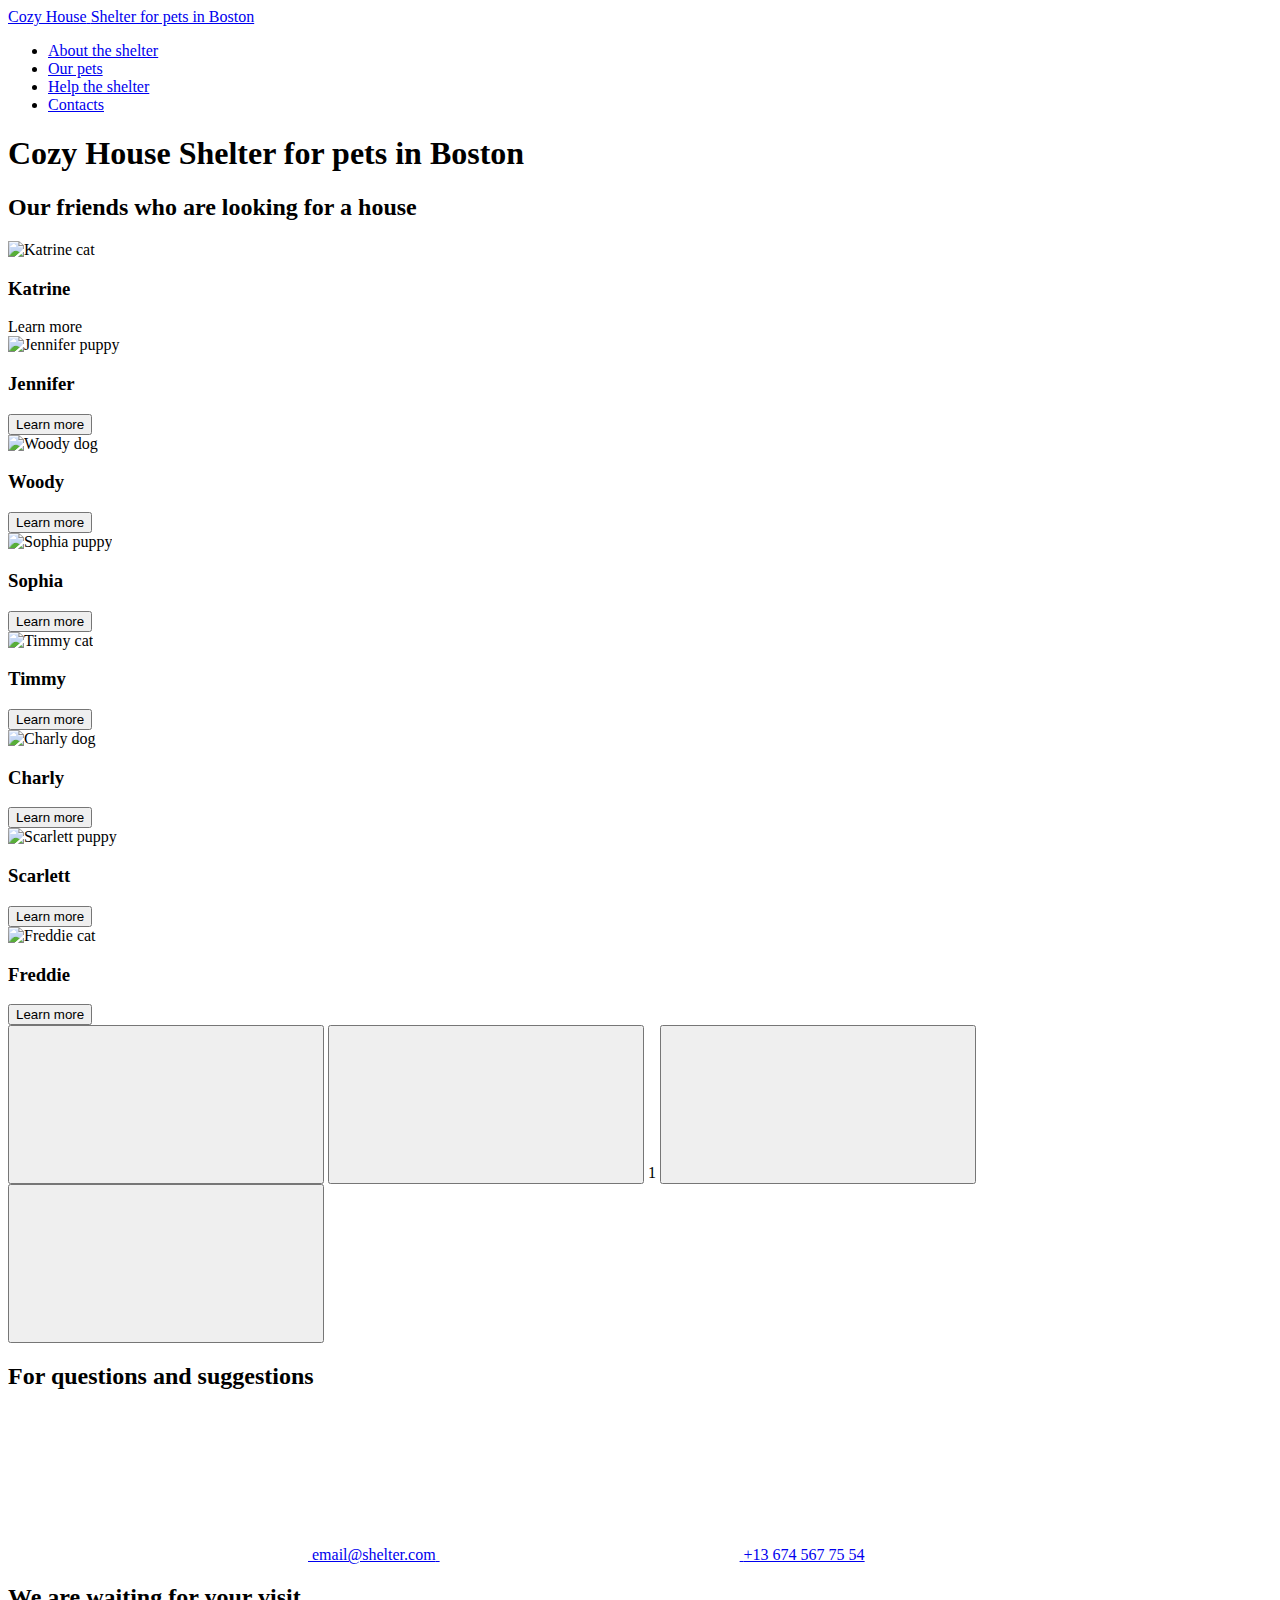
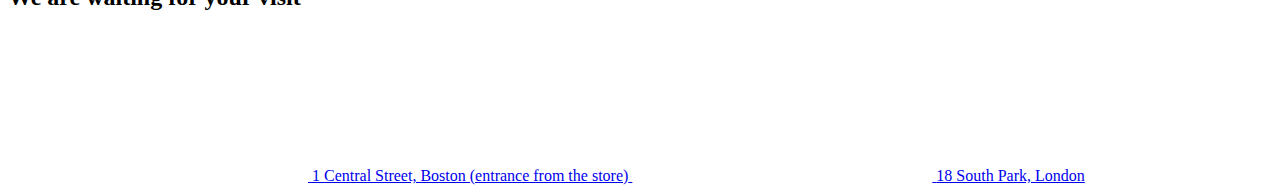
==== pets.html @ 364ed502 "Add files via upload" ====
<!DOCTYPE html><html lang="ru" class="page"><head><meta charset="UTF-8"><meta name="viewport" content="width=device-width,initial-scale=1"><link rel="shortcut icon" href="favicon.ico" type="image/x-icon"><meta http-equiv="X-UA-Compatible" content="ie=edge"><meta name="theme-color" content="#111111"><title>Cozy House</title><link rel="preload" href="fonts/Arial-Italic.woff2" as="font" type="font/woff2" crossorigin><link rel="preload" href="fonts/Arial-Regular.woff2" as="font" type="font/woff2" crossorigin><link rel="preload" href="fonts/Georgia-Italic.woff2" as="font" type="font/woff2" crossorigin><link rel="preload" href="fonts/Georgia-Regular.woff2" as="font" type="font/woff2" crossorigin><link rel="stylesheet" href="css/vendor.css"><link rel="stylesheet" href="css/main.css"><script defer="defer" src="js/main.js"></script></head><body class="page__body"><div class="site-container"><header class="header-pets"><div class="header-pets__contanier container"><a href="http://localhost:3000/index.html" class="header-pets__logo"><span class="header-pets__logo-title">Cozy House</span> <span class="header-pets__logo-descr">Shelter for pets in Boston</span></a><nav class="header-pets__nav nav-pets"><ul class="nav-pets__list list-reset"><li class="nav-pets__item"><a href="http://localhost:3000/index.html" class="nav-pets__link">About the shelter</a></li><li class="nav-pets__item"><a href="#" class="nav-pets__link nav-pets__link_not-active" target="_blank">Our pets</a></li><li class="nav-pets__item"><a href="#help" class="nav-pets__link">Help the shelter</a></li><li class="nav-pets__item"><a href="#footer" class="nav-pets__link">Contacts</a></li></ul></nav></div></header><main class="main"><section class="our-friends-pets"><h1 class="visually-hidden">Cozy House Shelter for pets in Boston</h1><div class="our-friends-pets__contanier container"><h2 class="our-friends-pets__title section-title">Our friends who are looking for a house</h2><div class="our-friends-pets__wrapper"><div class="swiper our-friends-pets__content"><div class="swiper-wrapper"><div class="swiper-slide"><div class="our-friends__item"><picture class="our-friends__picture"><source srcset="/img/our-friends-1.webp" type="image/webp"><img loading="lazy" src="/img/our-friends-1.png" class="image" width="270" height="270" alt="Katrine cat"></picture><h3 class="our-friends__item-title item-title">Katrine</h3><a class="our-friends__btn-item btn-reset">Learn more</a></div></div><div class="swiper-slide"><div class="our-friends__item"><picture class="our-friends__picture"><source srcset="/img/our-friends-2.webp" type="image/webp"><img loading="lazy" src="/img/our-friends-2.png" class="image" width="270" height="270" alt="Jennifer puppy"></picture><h3 class="our-friends__item-title item-title">Jennifer</h3><button class="our-friends__btn-item btn-reset">Learn more</button></div></div><div class="swiper-slide"><div class="our-friends__item"><picture class="our-friends__picture"><source srcset="/img/our-friends-3.webp" type="image/webp"><img loading="lazy" src="/img/our-friends-3.png" class="image" width="270" height="270" alt="Woody dog"></picture><h3 class="our-friends__item-title item-title">Woody</h3><button class="our-friends__btn-item btn-reset">Learn more</button></div></div><div class="swiper-slide"><div class="our-friends__item"><picture class="our-friends__picture"><source srcset="/img/our-friends-4.webp" type="image/webp"><img loading="lazy" src="/img/our-friends-4.png" class="image" width="270" height="270" alt="Sophia puppy"></picture><h3 class="our-friends__item-title item-title">Sophia</h3><button class="our-friends__btn-item btn-reset">Learn more</button></div></div><div class="swiper-slide"><div class="our-friends__item"><picture class="our-friends__picture"><source srcset="/img/our-friends-5.webp" type="image/webp"><img loading="lazy" src="/img/our-friends-5.png" class="image" width="270" height="270" alt="Timmy cat"></picture><h3 class="our-friends__item-title item-title">Timmy</h3><button class="our-friends__btn-item btn-reset">Learn more</button></div></div><div class="swiper-slide"><div class="our-friends__item"><picture class="our-friends__picture"><source srcset="/img/our-friends-6.webp" type="image/webp"><img loading="lazy" src="/img/our-friends-6.png" class="image" width="270" height="270" alt="Charly dog"></picture><h3 class="our-friends__item-title item-title">Charly</h3><button class="our-friends__btn-item btn-reset">Learn more</button></div></div><div class="swiper-slide"><div class="our-friends__item"><picture class="our-friends__picture"><source srcset="/img/our-friends-7.webp" type="image/webp"><img loading="lazy" src="/img/our-friends-7.png" class="image" width="270" height="270" alt="Scarlett puppy"></picture><h3 class="our-friends__item-title item-title">Scarlett</h3><button class="our-friends__btn-item btn-reset">Learn more</button></div></div><div class="swiper-slide"><div class="our-friends__item"><picture class="our-friends__picture"><source srcset="/img/our-friends-8.webp" type="image/webp"><img loading="lazy" src="/img/our-friends-8.png" class="image" width="270" height="270" alt="Freddie cat"></picture><h3 class="our-friends__item-title item-title">Freddie</h3><button class="our-friends__btn-item btn-reset">Learn more</button></div></div></div></div></div><div class="our-friends-pets__btns"><button class="btn-reset our-friends-pets__slider-btn our-friends-pets__slider-btn--prev" aria-label="Перейти к предыдущей группе слайдов"><svg class="arrow-left-2"><use xlink:href="./img/sprite.svg#2arrow-pets"></use></svg></button> <button class="btn-reset our-friends-pets__slider-btn our-friends-pets__slider-btn--prev" aria-label="Перейти к предыдущему слайду"><svg class="arrow-left-1"><use xlink:href="../img/sprite.svg#1arrow-pets"></use></svg></button> <span class="swiper-pagination-bullet">1</span> <button class="btn-reset our-friends-pets__slider-btn our-friends-pets__slider-btn--next" aria-label="Перейти к следующему слайду"><svg class="arrow-right-1"><use xlink:href="./img/sprite.svg#1arrow-pets"></use></svg></button> <button class="btn-reset our-friends-pets__slider-btn our-friends-pets__slider-btn--next" aria-label="Перейти к следующей группе слайдов"><svg class="arrow-right-2"><use xlink:href="../img/sprite.svg#2arrow-pets"></use></svg></button></div></div></section></main><footer class="footer" id="footer"><div class="footer__contanier container"><div class="footer__content"><div class="footer__content-left"><h2 class="footer__title section-title">For questions and suggestions</h2><!-- <a href="email" class="footer__item"> --> <a href="mailto:mail@html.ru&body=привет" class="footer__item"><svg class="icon-email"><use xlink:href="img/sprite.svg#icon-email"></use></svg> <span class="footer__contacts">email@shelter.com</span> </a><a href="tel:+136745677554" class="footer__item"><svg class="icon-phone"><use xlink:href="img/sprite.svg#icon-phone"></use></svg> <span class="footer__contacts">+13 674 567 75 54</span></a></div><div class="footer__content-right"><h2 class="footer__title section-title">We are waiting for your visit</h2><a target="_blank" href="https://www.google.com/maps/@55.8727168,37.4734848,12z?entry=ttu" class="footer__item"><svg class="icon-marker"><use xlink:href="img/sprite.svg#icon-marker"></use></svg> <span class="footer__contacts">1 Central Street, Boston (entrance from the store)</span> </a><a target="_blank" href="https://www.google.com/maps/@55.8727168,37.4734848,12z?entry=ttu" class="footer__item"><svg class="icon-marker"><use xlink:href="img/sprite.svg#icon-marker"></use></svg> <span class="footer__contacts">18 South Park, London</span></a></div></div></div></footer></div></body></html>
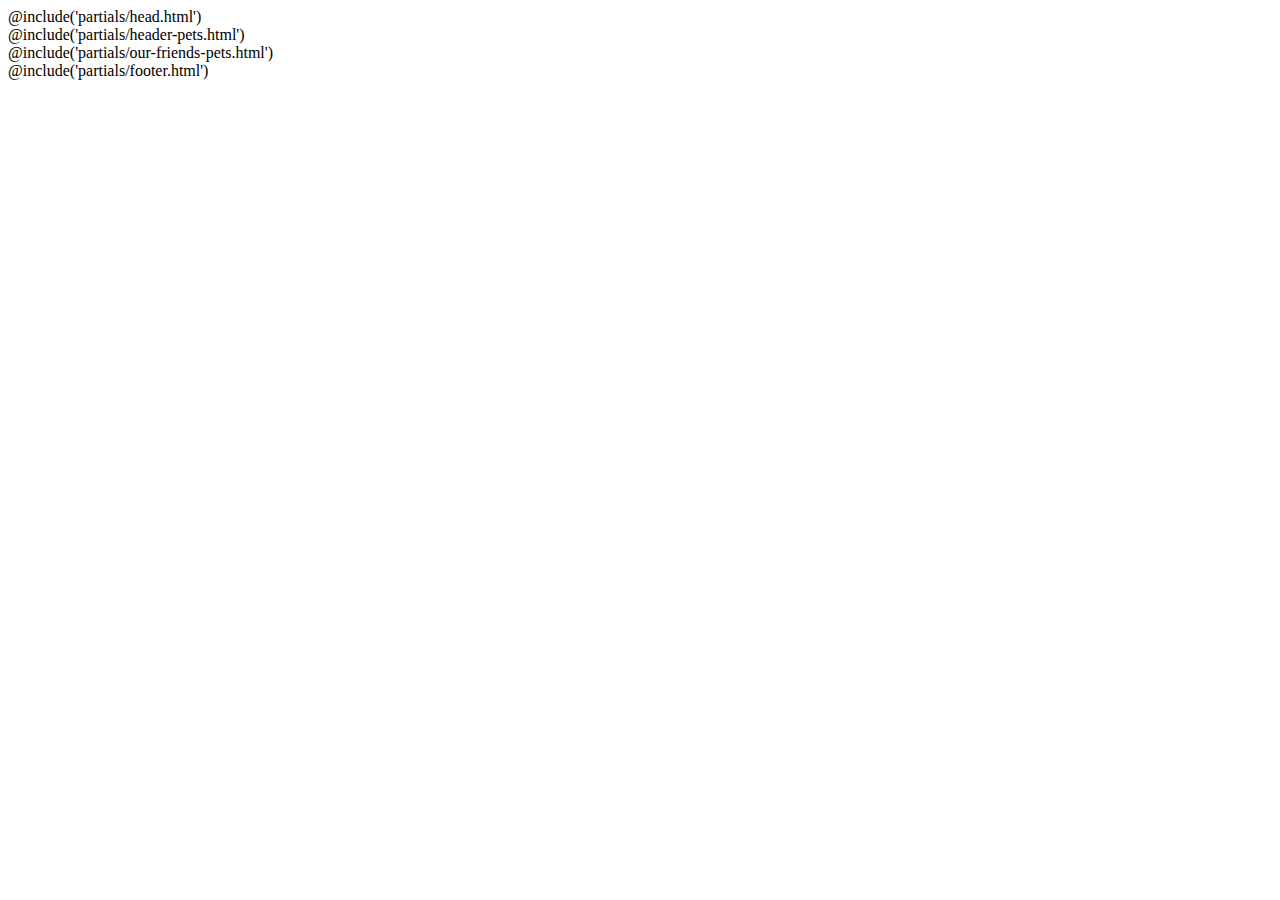
==== commit d91f2fe8: "channge index" ====
--- a/pets.html
+++ b/pets.html
@@ -1 +1,19 @@
-<!DOCTYPE html><html lang="ru" class="page"><head><meta charset="UTF-8"><meta name="viewport" content="width=device-width,initial-scale=1"><link rel="shortcut icon" href="favicon.ico" type="image/x-icon"><meta http-equiv="X-UA-Compatible" content="ie=edge"><meta name="theme-color" content="#111111"><title>Cozy House</title><link rel="preload" href="fonts/Arial-Italic.woff2" as="font" type="font/woff2" crossorigin><link rel="preload" href="fonts/Arial-Regular.woff2" as="font" type="font/woff2" crossorigin><link rel="preload" href="fonts/Georgia-Italic.woff2" as="font" type="font/woff2" crossorigin><link rel="preload" href="fonts/Georgia-Regular.woff2" as="font" type="font/woff2" crossorigin><link rel="stylesheet" href="css/vendor.css"><link rel="stylesheet" href="css/main.css"><script defer="defer" src="js/main.js"></script></head><body class="page__body"><div class="site-container"><header class="header-pets"><div class="header-pets__contanier container"><a href="http://localhost:3000/index.html" class="header-pets__logo"><span class="header-pets__logo-title">Cozy House</span> <span class="header-pets__logo-descr">Shelter for pets in Boston</span></a><nav class="header-pets__nav nav-pets"><ul class="nav-pets__list list-reset"><li class="nav-pets__item"><a href="http://localhost:3000/index.html" class="nav-pets__link">About the shelter</a></li><li class="nav-pets__item"><a href="#" class="nav-pets__link nav-pets__link_not-active" target="_blank">Our pets</a></li><li class="nav-pets__item"><a href="#help" class="nav-pets__link">Help the shelter</a></li><li class="nav-pets__item"><a href="#footer" class="nav-pets__link">Contacts</a></li></ul></nav></div></header><main class="main"><section class="our-friends-pets"><h1 class="visually-hidden">Cozy House Shelter for pets in Boston</h1><div class="our-friends-pets__contanier container"><h2 class="our-friends-pets__title section-title">Our friends who are looking for a house</h2><div class="our-friends-pets__wrapper"><div class="swiper our-friends-pets__content"><div class="swiper-wrapper"><div class="swiper-slide"><div class="our-friends__item"><picture class="our-friends__picture"><source srcset="/img/our-friends-1.webp" type="image/webp"><img loading="lazy" src="/img/our-friends-1.png" class="image" width="270" height="270" alt="Katrine cat"></picture><h3 class="our-friends__item-title item-title">Katrine</h3><a class="our-friends__btn-item btn-reset">Learn more</a></div></div><div class="swiper-slide"><div class="our-friends__item"><picture class="our-friends__picture"><source srcset="/img/our-friends-2.webp" type="image/webp"><img loading="lazy" src="/img/our-friends-2.png" class="image" width="270" height="270" alt="Jennifer puppy"></picture><h3 class="our-friends__item-title item-title">Jennifer</h3><button class="our-friends__btn-item btn-reset">Learn more</button></div></div><div class="swiper-slide"><div class="our-friends__item"><picture class="our-friends__picture"><source srcset="/img/our-friends-3.webp" type="image/webp"><img loading="lazy" src="/img/our-friends-3.png" class="image" width="270" height="270" alt="Woody dog"></picture><h3 class="our-friends__item-title item-title">Woody</h3><button class="our-friends__btn-item btn-reset">Learn more</button></div></div><div class="swiper-slide"><div class="our-friends__item"><picture class="our-friends__picture"><source srcset="/img/our-friends-4.webp" type="image/webp"><img loading="lazy" src="/img/our-friends-4.png" class="image" width="270" height="270" alt="Sophia puppy"></picture><h3 class="our-friends__item-title item-title">Sophia</h3><button class="our-friends__btn-item btn-reset">Learn more</button></div></div><div class="swiper-slide"><div class="our-friends__item"><picture class="our-friends__picture"><source srcset="/img/our-friends-5.webp" type="image/webp"><img loading="lazy" src="/img/our-friends-5.png" class="image" width="270" height="270" alt="Timmy cat"></picture><h3 class="our-friends__item-title item-title">Timmy</h3><button class="our-friends__btn-item btn-reset">Learn more</button></div></div><div class="swiper-slide"><div class="our-friends__item"><picture class="our-friends__picture"><source srcset="/img/our-friends-6.webp" type="image/webp"><img loading="lazy" src="/img/our-friends-6.png" class="image" width="270" height="270" alt="Charly dog"></picture><h3 class="our-friends__item-title item-title">Charly</h3><button class="our-friends__btn-item btn-reset">Learn more</button></div></div><div class="swiper-slide"><div class="our-friends__item"><picture class="our-friends__picture"><source srcset="/img/our-friends-7.webp" type="image/webp"><img loading="lazy" src="/img/our-friends-7.png" class="image" width="270" height="270" alt="Scarlett puppy"></picture><h3 class="our-friends__item-title item-title">Scarlett</h3><button class="our-friends__btn-item btn-reset">Learn more</button></div></div><div class="swiper-slide"><div class="our-friends__item"><picture class="our-friends__picture"><source srcset="/img/our-friends-8.webp" type="image/webp"><img loading="lazy" src="/img/our-friends-8.png" class="image" width="270" height="270" alt="Freddie cat"></picture><h3 class="our-friends__item-title item-title">Freddie</h3><button class="our-friends__btn-item btn-reset">Learn more</button></div></div></div></div></div><div class="our-friends-pets__btns"><button class="btn-reset our-friends-pets__slider-btn our-friends-pets__slider-btn--prev" aria-label="Перейти к предыдущей группе слайдов"><svg class="arrow-left-2"><use xlink:href="./img/sprite.svg#2arrow-pets"></use></svg></button> <button class="btn-reset our-friends-pets__slider-btn our-friends-pets__slider-btn--prev" aria-label="Перейти к предыдущему слайду"><svg class="arrow-left-1"><use xlink:href="../img/sprite.svg#1arrow-pets"></use></svg></button> <span class="swiper-pagination-bullet">1</span> <button class="btn-reset our-friends-pets__slider-btn our-friends-pets__slider-btn--next" aria-label="Перейти к следующему слайду"><svg class="arrow-right-1"><use xlink:href="./img/sprite.svg#1arrow-pets"></use></svg></button> <button class="btn-reset our-friends-pets__slider-btn our-friends-pets__slider-btn--next" aria-label="Перейти к следующей группе слайдов"><svg class="arrow-right-2"><use xlink:href="../img/sprite.svg#2arrow-pets"></use></svg></button></div></div></section></main><footer class="footer" id="footer"><div class="footer__contanier container"><div class="footer__content"><div class="footer__content-left"><h2 class="footer__title section-title">For questions and suggestions</h2><!-- <a href="email" class="footer__item"> --> <a href="mailto:mail@html.ru&body=привет" class="footer__item"><svg class="icon-email"><use xlink:href="img/sprite.svg#icon-email"></use></svg> <span class="footer__contacts">email@shelter.com</span> </a><a href="tel:+136745677554" class="footer__item"><svg class="icon-phone"><use xlink:href="img/sprite.svg#icon-phone"></use></svg> <span class="footer__contacts">+13 674 567 75 54</span></a></div><div class="footer__content-right"><h2 class="footer__title section-title">We are waiting for your visit</h2><a target="_blank" href="https://www.google.com/maps/@55.8727168,37.4734848,12z?entry=ttu" class="footer__item"><svg class="icon-marker"><use xlink:href="img/sprite.svg#icon-marker"></use></svg> <span class="footer__contacts">1 Central Street, Boston (entrance from the store)</span> </a><a target="_blank" href="https://www.google.com/maps/@55.8727168,37.4734848,12z?entry=ttu" class="footer__item"><svg class="icon-marker"><use xlink:href="img/sprite.svg#icon-marker"></use></svg> <span class="footer__contacts">18 South Park, London</span></a></div></div></div></footer></div></body></html>+<!DOCTYPE html>
+<html lang="ru" class="page">
+
+@include('partials/head.html')
+
+<body class="page__body">
+  <div class="site-container">
+    @include('partials/header-pets.html')
+    <main class="main">
+    @include('partials/our-friends-pets.html')
+
+
+    </main>
+    @include('partials/footer.html')
+    <!-- @include('html/h1.html') пример include -->
+  </div>
+</body>
+
+</html>
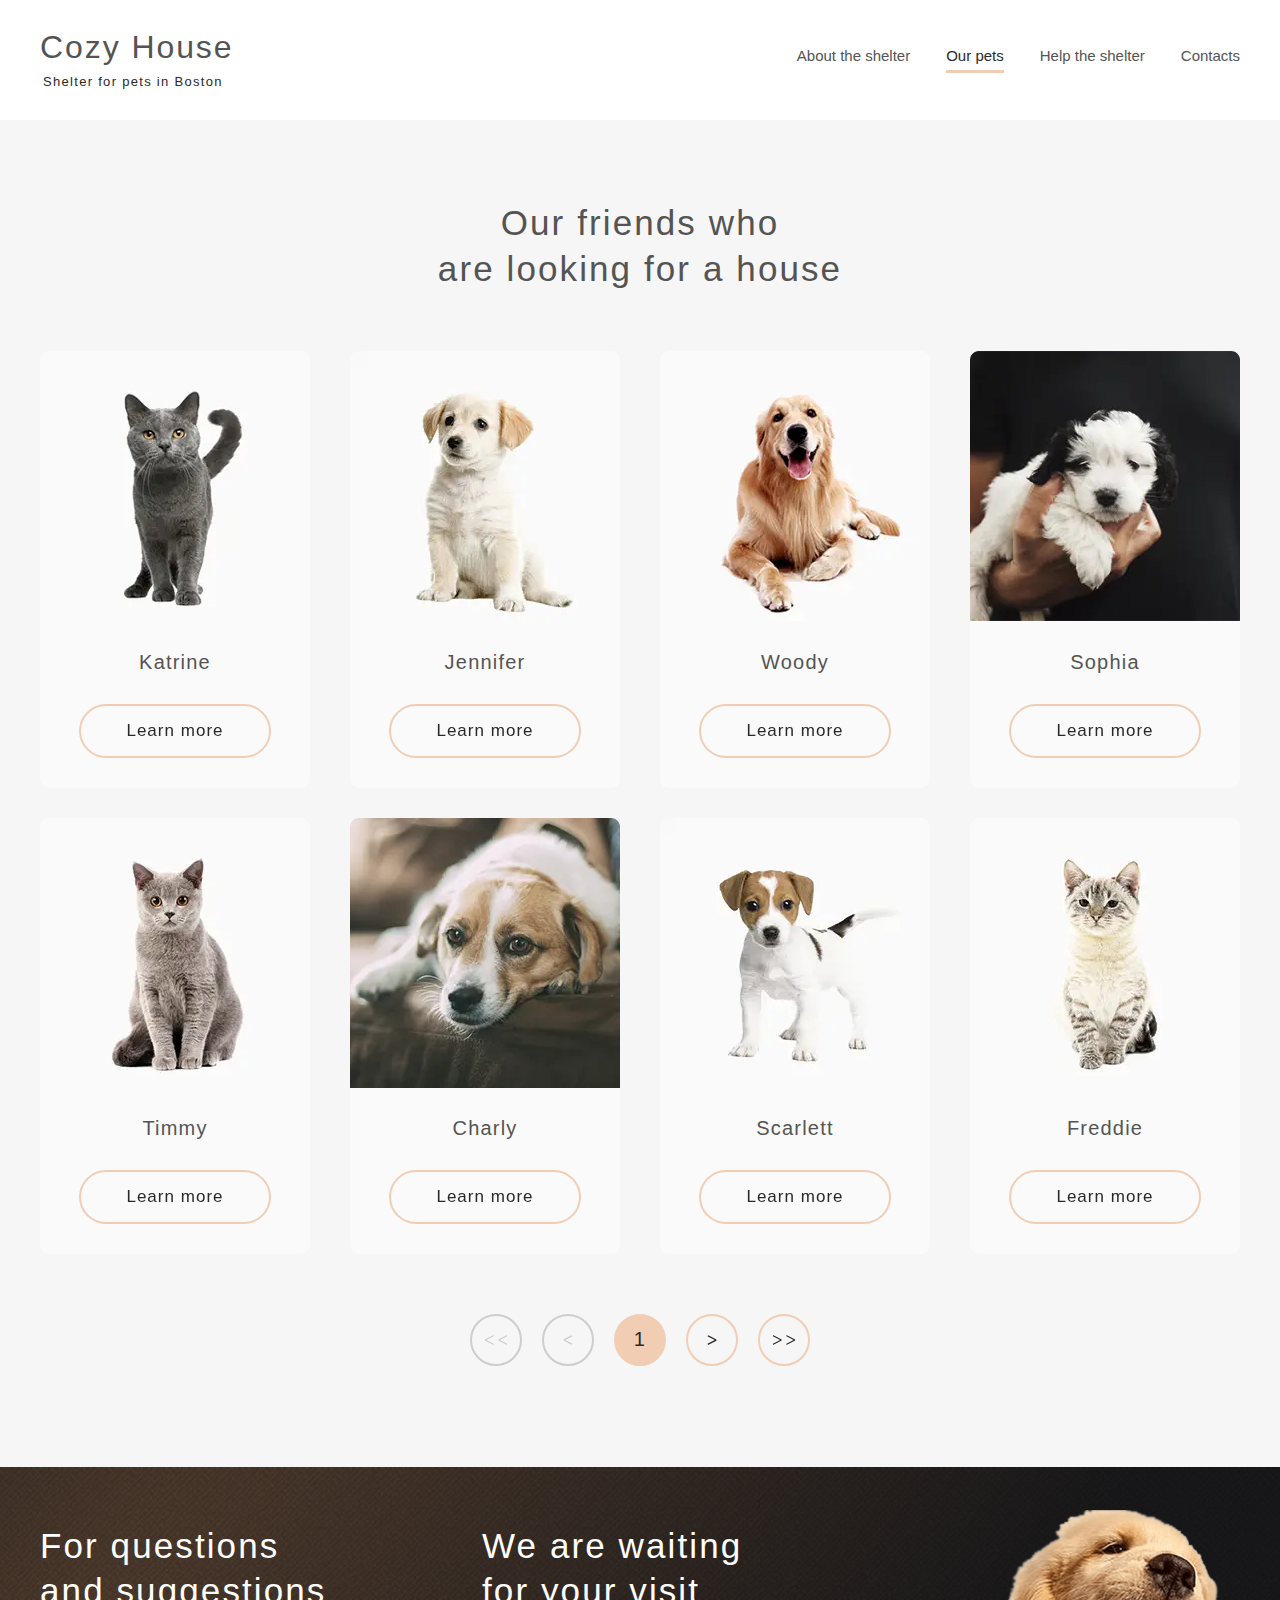
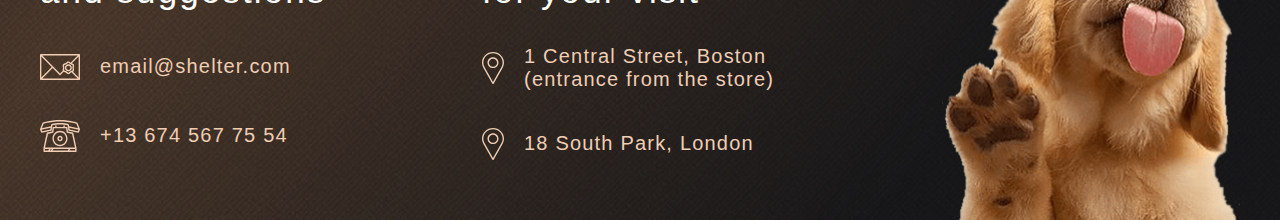
==== commit b7b3dba3: "change pets" ====
--- a/pets.html
+++ b/pets.html
@@ -1,19 +1,248 @@
 <!DOCTYPE html>
 <html lang="ru" class="page">
 
-@include('partials/head.html')
+<head>
+  <meta charset="UTF-8">
+  <meta name="viewport" content="width=device-width, initial-scale=1.0">
+  <link rel="shortcut icon" href="favicon.ico" type="image/x-icon">
+  <meta http-equiv="X-UA-Compatible" content="ie=edge">
+  <meta name="theme-color" content="#111111">
+  <title>Cozy House</title>
+  <link rel="preload" href="fonts/Arial-Italic.woff2" as="font" type="font/woff2" crossorigin>
+  <link rel="preload" href="fonts/Arial-Regular.woff2" as="font" type="font/woff2" crossorigin>
+  <link rel="preload" href="fonts/Georgia-Italic.woff2" as="font" type="font/woff2" crossorigin>
+  <link rel="preload" href="fonts/Georgia-Regular.woff2" as="font" type="font/woff2" crossorigin>
+
+  <link rel="stylesheet" href="css/vendor.css">
+  <link rel="stylesheet" href="css/main.css">
+  <script defer src="js/main.js"></script>
+</head>
 
 <body class="page__body">
   <div class="site-container">
-    @include('partials/header-pets.html')
+    <header class="header-pets">
+  <div class="header-pets__contanier container">
+    <a href="https://ekaterina-lubyanaya.github.io/shelter/" class="header-pets__logo">
+      <span class="header-pets__logo-title">Cozy House</span>
+      <span class="header-pets__logo-descr">Shelter for pets in Boston</span>
+    </a>
+    <nav class="header-pets__nav nav-pets">
+      <ul class="nav-pets__list list-reset">
+        <li class="nav-pets__item">
+          <a href="https://ekaterina-lubyanaya.github.io/shelter/" class="nav-pets__link">About the shelter</a>
+        </li>
+        <li class="nav-pets__item">
+          <a href="#" class="nav-pets__link nav-pets__link_not-active" target="_blank">Our pets</a>
+        </li>
+        <li class="nav-pets__item">
+          <a href="#help" class="nav-pets__link">Help the shelter</a>
+        </li>
+        <li class="nav-pets__item">
+          <a href="#footer" class="nav-pets__link">Contacts</a>
+        </li>
+      </ul>
+    </nav>
+
+  </div>
+</header>
+
     <main class="main">
-    @include('partials/our-friends-pets.html')
-
+    <section class="our-friends-pets">
+  <h1 class="visually-hidden">Cozy House Shelter for pets in Boston</h1>
+  <div class="our-friends-pets__contanier container">
+    <h2 class="our-friends-pets__title section-title">Our friends who are looking for a house</h2>
+    <div class="our-friends-pets__wrapper">
+
+      <div class="swiper our-friends-pets__content">
+        <div class="swiper-wrapper">
+          <div class="swiper-slide">
+
+              <div class="our-friends__item">
+                <picture class="our-friends__picture">
+                  <source srcset="/img/our-friends-1.webp" type="image/webp">
+                  <img loading="lazy" src="/img/our-friends-1.png" class="image" width="270" height="270"
+                    alt="Katrine cat">
+                </picture>
+                <h3 class="our-friends__item-title item-title">Katrine</h3>
+                <a class="our-friends__btn-item btn-reset">Learn more</a>
+              </div>
+
+          </div>
+
+          <div class="swiper-slide">
+
+              <div class="our-friends__item">
+                <picture class="our-friends__picture">
+                  <source srcset="/img/our-friends-2.webp" type="image/webp">
+                  <img loading="lazy" src="/img/our-friends-2.png" class="image" width="270" height="270"
+                    alt="Jennifer puppy">
+                </picture>
+                <h3 class="our-friends__item-title item-title">Jennifer</h3>
+                <button class="our-friends__btn-item btn-reset">Learn more</button>
+              </div>
+
+          </div>
+
+          <div class="swiper-slide">
+
+              <div class="our-friends__item">
+                <picture class="our-friends__picture">
+                  <source srcset="/img/our-friends-3.webp" type="image/webp">
+                  <img loading="lazy" src="/img/our-friends-3.png" class="image" width="270" height="270"
+                    alt="Woody dog">
+                </picture>
+                <h3 class="our-friends__item-title item-title">Woody</h3>
+                <button class="our-friends__btn-item btn-reset">Learn more</button>
+              </div>
+
+          </div>
+
+          <div class="swiper-slide">
+
+              <div class="our-friends__item">
+                <picture class="our-friends__picture">
+                  <source srcset="/img/our-friends-4.webp" type="image/webp">
+                  <img loading="lazy" src="/img/our-friends-4.png" class="image" width="270" height="270"
+                    alt="Sophia puppy">
+                </picture>
+                <h3 class="our-friends__item-title item-title">Sophia</h3>
+                <button class="our-friends__btn-item btn-reset">Learn more</button>
+              </div>
+
+          </div>
+
+          <div class="swiper-slide">
+
+              <div class="our-friends__item">
+                <picture class="our-friends__picture">
+                  <source srcset="/img/our-friends-5.webp" type="image/webp">
+                  <img loading="lazy" src="/img/our-friends-5.png" class="image" width="270" height="270"
+                    alt="Timmy cat">
+                </picture>
+                <h3 class="our-friends__item-title item-title">Timmy</h3>
+                <button class="our-friends__btn-item btn-reset">Learn more</button>
+              </div>
+
+          </div>
+
+          <div class="swiper-slide">
+
+              <div class="our-friends__item">
+                <picture class="our-friends__picture">
+                  <source srcset="/img/our-friends-6.webp" type="image/webp">
+                  <img loading="lazy" src="/img/our-friends-6.png" class="image" width="270" height="270"
+                    alt="Charly dog">
+                </picture>
+                <h3 class="our-friends__item-title item-title">Charly</h3>
+                <button class="our-friends__btn-item btn-reset">Learn more</button>
+              </div>
+
+          </div>
+
+          <div class="swiper-slide">
+
+              <div class="our-friends__item">
+                <picture class="our-friends__picture">
+                  <source srcset="/img/our-friends-7.webp" type="image/webp">
+                  <img loading="lazy" src="/img/our-friends-7.png" class="image" width="270" height="270"
+                    alt="Scarlett puppy">
+                </picture>
+                <h3 class="our-friends__item-title item-title">Scarlett</h3>
+                <button class="our-friends__btn-item btn-reset">Learn more</button>
+              </div>
+
+          </div>
+
+          <div class="swiper-slide">
+              <div class="our-friends__item">
+                <picture class="our-friends__picture">
+                  <source srcset="/img/our-friends-8.webp" type="image/webp">
+                  <img loading="lazy" src="/img/our-friends-8.png" class="image" width="270" height="270"
+                    alt="Freddie cat">
+                </picture>
+                <h3 class="our-friends__item-title item-title">Freddie</h3>
+                <button class="our-friends__btn-item btn-reset">Learn more</button>
+              </div>
+                   </div>
+
+        </div>
+      </div>
+    </div>
+    <div class="our-friends-pets__btns">
+      <button class="btn-reset our-friends-pets__slider-btn  our-friends-pets__slider-btn--prev "
+        aria-label="Перейти к предыдущей группе слайдов">
+        <svg class="arrow-left-2">
+          <use xlink:href="./img/sprite.svg#2arrow-pets"></use>
+        </svg>
+      </button>
+      <button class="btn-reset our-friends-pets__slider-btn  our-friends-pets__slider-btn--prev "
+        aria-label="Перейти к предыдущему слайду">
+        <svg class="arrow-left-1">
+          <use xlink:href="../img/sprite.svg#1arrow-pets"></use>
+        </svg>
+      </button>
+
+      <span class="swiper-pagination-bullet">1</span>
+
+      <button class="btn-reset our-friends-pets__slider-btn  our-friends-pets__slider-btn--next "
+        aria-label="Перейти к следующему слайду">
+        <svg class="arrow-right-1">
+          <use xlink:href="./img/sprite.svg#1arrow-pets"></use>
+        </svg>
+      </button>
+      <button class="btn-reset our-friends-pets__slider-btn  our-friends-pets__slider-btn--next "
+        aria-label="Перейти к следующей группе слайдов">
+        <svg class="arrow-right-2">
+          <use xlink:href="../img/sprite.svg#2arrow-pets"></use>
+        </svg>
+      </button>
+    </div>
+
+  </div>
+</section>
 
     </main>
-    @include('partials/footer.html')
-    <!-- @include('html/h1.html') пример include -->
+    <footer class="footer" id="footer">
+  <div class="footer__contanier container">
+    <div class="footer__content">
+      <div class="footer__content-left">
+        <h2 class="footer__title section-title">For questions and suggestions</h2>
+        <!-- <a href="email" class="footer__item"> -->
+          <a href="mailto:mail@html.ru&body=привет" class="footer__item">
+          <svg class="icon-email">
+            <use xlink:href="img/sprite.svg#icon-email"></use>
+          </svg>
+          <span class="footer__contacts">email@shelter.com</span>
+        </a>
+        <a href="tel:+136745677554" class="footer__item">
+          <svg class="icon-phone">
+            <use xlink:href="img/sprite.svg#icon-phone"></use>
+          </svg>
+            <span class="footer__contacts">+13 674 567 75 54</span>
+        </a>
+      </div>
+
+      <div class="footer__content-right">
+        <h2 class="footer__title section-title">We are waiting for your visit</h2>
+        <a target="_blank" href="https://www.google.com/maps/@55.8727168,37.4734848,12z?entry=ttu" class="footer__item">
+          <svg class="icon-marker">
+            <use xlink:href="img/sprite.svg#icon-marker"></use>
+          </svg>
+          <span class="footer__contacts">1 Central Street, Boston (entrance from the store)</span>
+        </a>
+        <a target="_blank" href="https://www.google.com/maps/@55.8727168,37.4734848,12z?entry=ttu" class="footer__item">
+          <svg class="icon-marker">
+            <use xlink:href="img/sprite.svg#icon-marker"></use>
+          </svg>
+          <span class="footer__contacts">18 South Park, London</span>
+        </a>
+      </div>
+
+    </div>
+  </div>
+</footer>
+
   </div>
 </body>
 
-</html>
+</html>--- a/css/main.css
+++ b/css/main.css
@@ -0,0 +1,907 @@
+@charset "UTF-8";
+:root {
+  --font-family: "Georgia", sans-serif;
+  --second-family: "Arial", sans-serif;
+  --content-width: 1200px;
+  --container-offset: 40px;
+  --container-width: calc(var(--content-width) + (var(--container-offset) * 2));
+  --color-light-xl: #fff;
+  --color-light-l: #f6f6f6;
+  --color-light-s: #fafafa;
+  --color-dark-s: #cdcdcd;
+  --color-dark-m: #b2b2b2;
+  --color-dark-l: #545454;
+  --color-dark-xl: #4c4c4c;
+  --color-dark-2xl: #444;
+  --color-dark-3xl: #292929;
+  --color-primary: #f1cdb3;
+  --color-primary-light: #fddcc4;
+  --start-screen-gradient-background: #211f20;
+  --footer-gradient-background: #211f20;
+}
+
+/* stylelint-disable */
+/* stylelint-disable */
+/* stylelint-disable */
+.custom-checkbox__field:checked + .custom-checkbox__content::after {
+  opacity: 1;
+}
+
+.custom-checkbox__field:focus + .custom-checkbox__content::before {
+  outline: 2px solid #f00;
+  outline-offset: 2px;
+}
+
+.custom-checkbox__field:disabled + .custom-checkbox__content {
+  opacity: 0.4;
+  pointer-events: none;
+}
+
+/* stylelint-disable */
+/* stylelint-disable */
+/* stylelint-disable value-keyword-case */
+html {
+  -webkit-box-sizing: border-box;
+  box-sizing: border-box;
+  scroll-behavior: smooth;
+}
+
+*,
+*::before,
+*::after {
+  -webkit-box-sizing: inherit;
+  box-sizing: inherit;
+}
+
+.page {
+  height: 100%;
+  font-family: var(--font-family, sans-serif);
+  -webkit-text-size-adjust: 100%;
+}
+
+.page__body {
+  margin: 0;
+  min-width: 320px;
+  min-height: 100%;
+  font-size: 16px;
+}
+
+img {
+  height: auto;
+  max-width: 100%;
+  -o-object-fit: cover;
+  object-fit: cover;
+}
+
+a {
+  text-decoration: none;
+}
+
+.site-container {
+  overflow: hidden;
+}
+
+.is-hidden {
+  display: none !important;
+  /* stylelint-disable-line declaration-no-important */
+}
+
+.btn-reset {
+  border: none;
+  padding: 0;
+  background-color: transparent;
+  cursor: pointer;
+}
+
+.list-reset {
+  list-style: none;
+  margin: 0;
+  padding: 0;
+}
+
+.input-reset {
+  -webkit-appearance: none;
+  -moz-appearance: none;
+  appearance: none;
+  border: none;
+  border-radius: 0;
+  background-color: #fff;
+}
+.input-reset::-webkit-search-decoration, .input-reset::-webkit-search-cancel-button, .input-reset::-webkit-search-results-button, .input-reset::-webkit-search-results-decoration {
+  display: none;
+}
+
+.visually-hidden {
+  position: absolute;
+  overflow: hidden;
+  margin: -1px;
+  border: 0;
+  padding: 0;
+  width: 1px;
+  height: 1px;
+  clip: rect(0 0 0 0);
+}
+
+.container {
+  margin: 0 auto;
+  padding: 0 var(--container-offset);
+  max-width: var(--container-width);
+}
+
+.js-focus-visible :focus:not(.focus-visible) {
+  outline: none;
+}
+
+.centered {
+  text-align: center;
+}
+
+.dis-scroll {
+  position: fixed;
+  left: 0;
+  top: 0;
+  overflow: hidden;
+  width: 100%;
+  height: 100vh;
+  -ms-scroll-chaining: none;
+  overscroll-behavior: none;
+}
+
+.page--ios .dis-scroll {
+  position: relative;
+}
+
+.section-title {
+  margin: 0;
+  margin: 0;
+  font-family: var(--font-family);
+  font-weight: 400;
+  font-size: 35px;
+  line-height: 130%;
+  letter-spacing: 0.06em;
+  color: var(--color-dark-l);
+}
+
+.item-title {
+  margin: 0;
+  font-family: var(--font-family);
+  font-weight: 400;
+  font-size: 20px;
+  line-height: 115%;
+  letter-spacing: 0.06em;
+  text-align: center;
+  color: var(--color-dark-l);
+}
+
+.btn {
+  padding: 15px 45px;
+  font-family: var(--font-family);
+  font-weight: 400;
+  font-size: 17px;
+  line-height: 130%;
+  letter-spacing: 0.06em;
+  color: var(--color-dark-3xl);
+  border-radius: 100px;
+  background-color: var(--color-primary);
+  -webkit-transition: background-color 0.3s ease-in-out;
+  transition: background-color 0.3s ease-in-out;
+}
+.btn:hover {
+  background-color: var(--color-primary-light);
+}
+
+.header {
+  position: absolute;
+  left: 0;
+  right: 0;
+}
+.header__contanier {
+  padding-top: 30px;
+  padding-bottom: 30px;
+  display: -webkit-box;
+  display: -ms-flexbox;
+  display: flex;
+  -webkit-box-pack: justify;
+  -ms-flex-pack: justify;
+  justify-content: space-between;
+  -webkit-box-align: center;
+  -ms-flex-align: center;
+  align-items: center;
+}
+.header__logo {
+  display: -webkit-box;
+  display: -ms-flexbox;
+  display: flex;
+  -webkit-box-orient: vertical;
+  -webkit-box-direction: normal;
+  -ms-flex-direction: column;
+  flex-direction: column;
+  gap: 10px;
+}
+.header__logo-title {
+  font-family: var(--font-family);
+  font-weight: 400;
+  font-size: 32px;
+  line-height: 110%;
+  letter-spacing: 0.06em;
+  color: var(--color-primary);
+}
+.header__logo-descr {
+  padding-left: 3px;
+  font-family: var(--second-family);
+  font-weight: 400;
+  font-size: 13px;
+  letter-spacing: 0.1em;
+  color: var(--color-light-xl);
+}
+
+.nav__list {
+  display: -webkit-box;
+  display: -ms-flexbox;
+  display: flex;
+  gap: 36px;
+  -webkit-transform: translateY(-4px);
+  -ms-transform: translateY(-4px);
+  transform: translateY(-4px);
+}
+.nav__link {
+  padding-bottom: 6px;
+  font-family: var(--second-family);
+  font-weight: 400;
+  font-size: 15px;
+  line-height: 160%;
+  color: var(--color-dark-s);
+  cursor: pointer;
+  border-bottom: 2px solid transparent;
+  -webkit-transition: color 0.3s ease-in-out, border-bottom 0.1s ease-in-out;
+  transition: color 0.3s ease-in-out, border-bottom 0.1s ease-in-out;
+}
+.nav__link:hover {
+  color: var(--color-light-s);
+}
+.nav__link:active {
+  border-bottom: 3px solid var(--color-primary);
+}
+.nav__link_not-active {
+  color: var(--color-light-s);
+  border-bottom: 3px solid var(--color-primary);
+  cursor: auto;
+}
+
+.header-pets {
+  background-color: var(--color-light-xl);
+}
+.header-pets__contanier {
+  padding-top: 30px;
+  padding-bottom: 30px;
+  display: -webkit-box;
+  display: -ms-flexbox;
+  display: flex;
+  -webkit-box-pack: justify;
+  -ms-flex-pack: justify;
+  justify-content: space-between;
+  -webkit-box-align: center;
+  -ms-flex-align: center;
+  align-items: center;
+}
+.header-pets__logo {
+  display: -webkit-box;
+  display: -ms-flexbox;
+  display: flex;
+  -webkit-box-orient: vertical;
+  -webkit-box-direction: normal;
+  -ms-flex-direction: column;
+  flex-direction: column;
+  gap: 10px;
+}
+.header-pets__logo-title {
+  font-family: var(--font-family);
+  font-weight: 400;
+  font-size: 32px;
+  line-height: 110%;
+  letter-spacing: 0.06em;
+  color: var(--color-dark-l);
+}
+.header-pets__logo-descr {
+  padding-left: 3px;
+  font-family: var(--second-family);
+  font-weight: 400;
+  font-size: 13px;
+  letter-spacing: 0.1em;
+  color: var(--color-dark-3xl);
+}
+
+.nav-pets__list {
+  display: -webkit-box;
+  display: -ms-flexbox;
+  display: flex;
+  gap: 36px;
+  -webkit-transform: translateY(-4px);
+  -ms-transform: translateY(-4px);
+  transform: translateY(-4px);
+}
+.nav-pets__link {
+  padding-bottom: 6px;
+  font-family: var(--second-family);
+  font-weight: 400;
+  font-size: 15px;
+  line-height: 160%;
+  color: var(--color-dark-l);
+  cursor: pointer;
+  border-bottom: 2px solid transparent;
+  -webkit-transition: color 0.3s ease-in-out, border-bottom 0.1s ease-in-out;
+  transition: color 0.3s ease-in-out, border-bottom 0.1s ease-in-out;
+}
+.nav-pets__link:hover {
+  color: var(--color-dark-3xl);
+}
+.nav-pets__link:active {
+  border-bottom: 3px solid var(--color-primary);
+}
+.nav-pets__link_not-active {
+  color: var(--color-dark-3xl);
+  border-bottom: 3px solid var(--color-primary);
+  cursor: auto;
+}
+
+.hero {
+  padding-top: 140px;
+  background-color: rgb(45, 38, 38);
+  background-image: url(../img/start-screen-background.png);
+  background-repeat: no-repeat;
+  background-position: center;
+  background-size: cover;
+}
+.hero__contanier {
+  display: -webkit-box;
+  display: -ms-flexbox;
+  display: flex;
+  background-image: url(../img/start-screen-puppy.png);
+  background-repeat: no-repeat;
+  background-size: auto;
+  background-position: 93% 100%;
+}
+.hero__content {
+  padding-top: 204px;
+  padding-bottom: 256px;
+}
+.hero__title {
+  margin: 0;
+  margin-bottom: 42px;
+  width: 34%;
+  font-family: var(--font-family);
+  font-weight: 400;
+  font-size: 44px;
+  line-height: 130%;
+  color: var(--color-light-xl);
+}
+.hero__descr {
+  margin: 0;
+  margin-bottom: 57px;
+  width: 45%;
+  font-family: var(--second-family);
+  font-weight: 400;
+  font-size: 15px;
+  line-height: 160%;
+  color: var(--color-dark-s);
+}
+
+.about {
+  background: var(--color-light-xl);
+}
+.about__contanier {
+  padding-top: 80px;
+  padding-bottom: 100px;
+  display: -webkit-box;
+  display: -ms-flexbox;
+  display: flex;
+}
+.about__contanier::before {
+  content: "";
+  display: block;
+  width: 49.6%;
+  background-image: url(../img/about-pets.png);
+  background-repeat: no-repeat;
+  background-position: 59% 100%;
+  background-size: contain;
+}
+.about__content {
+  width: 37%;
+  display: -webkit-box;
+  display: -ms-flexbox;
+  display: flex;
+  -webkit-box-orient: vertical;
+  -webkit-box-direction: normal;
+  -ms-flex-direction: column;
+  flex-direction: column;
+  gap: 25px;
+}
+.about__title {
+  padding-top: 15px;
+  width: 68%;
+  quotes: "“" "”";
+}
+.about__title span::before {
+  content: open-quote;
+}
+.about__title span::after {
+  content: close-quote;
+}
+.about__descr {
+  margin: 0;
+  font-family: var(--second-family);
+  font-weight: 400;
+  font-size: 15px;
+  line-height: 160%;
+  color: var(--color-dark-xl);
+}
+.about__descr:last-child {
+  margin-bottom: 13px;
+}
+
+.our-friends {
+  background-color: var(--color-light-l);
+}
+.our-friends__contanier {
+  padding-top: 80px;
+  padding-bottom: 100px;
+  display: -webkit-box;
+  display: -ms-flexbox;
+  display: flex;
+  -webkit-box-orient: vertical;
+  -webkit-box-direction: normal;
+  -ms-flex-direction: column;
+  flex-direction: column;
+}
+.our-friends__title {
+  margin-bottom: 60px;
+  width: 40%;
+  -ms-flex-item-align: center;
+  -ms-grid-row-align: center;
+  align-self: center;
+  text-align: center;
+}
+.our-friends__wrapper {
+  margin-bottom: 60px;
+  display: -webkit-box;
+  display: -ms-flexbox;
+  display: flex;
+  -webkit-box-align: center;
+  -ms-flex-align: center;
+  align-items: center;
+}
+.our-friends__item {
+  padding-bottom: 30px;
+  display: -webkit-box;
+  display: -ms-flexbox;
+  display: flex;
+  -webkit-box-orient: vertical;
+  -webkit-box-direction: normal;
+  -ms-flex-direction: column;
+  flex-direction: column;
+  -webkit-box-align: center;
+  -ms-flex-align: center;
+  align-items: center;
+  border-radius: 9px;
+  background-color: var(--color-light-s);
+}
+.our-friends__picture {
+  margin-bottom: 25px;
+}
+.our-friends__item-title {
+  margin-bottom: 30px;
+}
+.our-friends__btn-item {
+  position: relative;
+  padding: 14px 45px;
+  border: 2px solid var(--color-primary);
+  border-radius: 100px;
+  font-family: var(--font-family);
+  font-weight: 400;
+  font-size: 17px;
+  line-height: 130%;
+  letter-spacing: 0.06em;
+  color: var(--color-dark-3xl);
+  -ms-flex-item-align: center;
+  -ms-grid-row-align: center;
+  align-self: center;
+  -webkit-transition: background-color 0.3s ease-in-out;
+  transition: background-color 0.3s ease-in-out;
+}
+.our-friends__btn-item:after {
+  content: "";
+  position: absolute;
+  inset: -353px -40px -30px -40px;
+}
+.our-friends__btn-item:hover {
+  background-color: var(--color-primary-light);
+}
+.our-friends__btn {
+  -ms-flex-item-align: center;
+  -ms-grid-row-align: center;
+  align-self: center;
+}
+.our-friends__slider-btn:hover .arrow-right, .our-friends__slider-btn:hover .arrow-left {
+  background-color: var(--color-primary);
+}
+
+.arrow-left,
+.arrow-right {
+  width: 52px;
+  height: 52px;
+  padding: 15px;
+  fill: var(--color-dark-3xl);
+  border-radius: 100px;
+  border: 2px solid var(--color-primary);
+  -webkit-transition: background-color 0.3s ease-in-out;
+  transition: background-color 0.3s ease-in-out;
+}
+
+.arrow-left {
+  margin-right: 53px;
+}
+
+.arrow-right {
+  margin-left: 53px;
+}
+
+.arrow-left path {
+  fill: var(--color-dark-3xl);
+}
+
+.help {
+  background-color: var(--color-light-xl);
+}
+.help__contanier {
+  padding-top: 80px;
+  padding-bottom: 100px;
+  display: -webkit-box;
+  display: -ms-flexbox;
+  display: flex;
+  -webkit-box-orient: vertical;
+  -webkit-box-direction: normal;
+  -ms-flex-direction: column;
+  flex-direction: column;
+}
+.help__content {
+  display: -webkit-box;
+  display: -ms-flexbox;
+  display: flex;
+  -ms-flex-wrap: wrap;
+  flex-wrap: wrap;
+  -webkit-box-pack: center;
+  -ms-flex-pack: center;
+  justify-content: center;
+  gap: 54px 120px;
+}
+.help__title {
+  width: 31%;
+  margin-bottom: 60px;
+  -ms-flex-item-align: center;
+  -ms-grid-row-align: center;
+  align-self: center;
+  text-align: center;
+}
+.help__item {
+  display: -webkit-box;
+  display: -ms-flexbox;
+  display: flex;
+  -webkit-box-orient: vertical;
+  -webkit-box-direction: normal;
+  -ms-flex-direction: column;
+  flex-direction: column;
+  -webkit-box-align: center;
+  -ms-flex-align: center;
+  align-items: center;
+  -webkit-transition: -webkit-transform 0.3s ease-in-out;
+  transition: -webkit-transform 0.3s ease-in-out;
+  transition: transform 0.3s ease-in-out;
+  transition: transform 0.3s ease-in-out, -webkit-transform 0.3s ease-in-out;
+}
+.help__item:hover {
+  -webkit-transform: scale(1.1);
+  -ms-transform: scale(1.1);
+  transform: scale(1.1);
+}
+.help__icon {
+  margin-bottom: 29px;
+  width: 60px;
+  height: 60px;
+  fill: var(--color-primary);
+}
+.help__item-title {
+  font-family: var(--font-family);
+  font-weight: 400;
+  font-size: 20px;
+  line-height: 115%;
+  letter-spacing: 0.06em;
+  text-align: center;
+  color: var(--color-dark-l);
+}
+
+.in-addition {
+  background-color: var(--color-light-l);
+}
+.in-addition__contanier {
+  padding-top: 83px;
+  padding-bottom: 100px;
+  display: -webkit-box;
+  display: -ms-flexbox;
+  display: flex;
+  gap: 30px;
+}
+.in-addition__contanier::before {
+  content: "";
+  display: block;
+  width: 54%;
+  background-image: url(../img/donation-dog.png);
+  background-repeat: no-repeat;
+  background-position: bottom right;
+  background-size: 78%;
+  -webkit-transform: translateY(-9px);
+  -ms-transform: translateY(-9px);
+  transform: translateY(-9px);
+}
+.in-addition__content {
+  width: 40%;
+}
+.in-addition__title {
+  width: 65%;
+  margin-bottom: 18px;
+}
+.in-addition__title-descr {
+  margin: 0;
+  margin-bottom: 19px;
+  font-family: var(--font-family);
+  font-weight: 400;
+  font-size: 15px;
+  line-height: 110%;
+  letter-spacing: 0.06em;
+  color: var(--color-dark-l);
+}
+.in-addition__phone {
+  display: -webkit-inline-box;
+  display: -ms-inline-flexbox;
+  display: inline-flex;
+  -webkit-box-align: center;
+  -ms-flex-align: center;
+  align-items: center;
+  margin-bottom: 20px;
+  border-radius: 9px;
+  padding: 10px 15px;
+  background-color: var(--color-primary);
+  font-family: var(--font-family);
+  font-weight: 400;
+  font-size: 20px;
+  line-height: 115%;
+  letter-spacing: 0.06em;
+  color: var(--color-dark-l);
+  -webkit-transition: -webkit-transform 0.3s ease-in-out;
+  transition: -webkit-transform 0.3s ease-in-out;
+  transition: transform 0.3s ease-in-out;
+  transition: transform 0.3s ease-in-out, -webkit-transform 0.3s ease-in-out;
+}
+.in-addition__phone:hover {
+  -webkit-transform: scale(1.1);
+  -ms-transform: scale(1.1);
+  transform: scale(1.1);
+}
+.in-addition__content-descr {
+  margin: 0;
+  width: 80%;
+  font-family: var(--second-family);
+  font-style: italic;
+  font-weight: 400;
+  font-size: 12px;
+  line-height: 150%;
+  color: var(--color-dark-m);
+}
+
+.credit-card {
+  margin-right: 15px;
+  width: 30px;
+  height: 23px;
+  fill: var(--color-dark-3xl);
+}
+
+.footer {
+  background-color: rgb(45, 38, 38);
+  background-image: url(../img/footer-gradient-background.png);
+  background-repeat: no-repeat;
+  background-position: center;
+  background-size: cover;
+}
+.footer__contanier {
+  padding-top: 56px;
+  padding-bottom: 60px;
+  background-image: url(../img/footer-puppy.png);
+  background-repeat: no-repeat;
+  background-position: 96% 100%;
+  background-size: auto;
+}
+.footer__content {
+  width: 62%;
+  display: -webkit-box;
+  display: -ms-flexbox;
+  display: flex;
+  gap: 142px;
+}
+.footer__content-left, .footer__content-right {
+  display: -webkit-box;
+  display: -ms-flexbox;
+  display: flex;
+  -webkit-box-orient: vertical;
+  -webkit-box-direction: normal;
+  -ms-flex-direction: column;
+  flex-direction: column;
+}
+.footer__title {
+  line-height: 129%;
+  color: var(--color-light-xl);
+}
+.footer__content-left .footer__title {
+  margin-bottom: 38px;
+}
+.footer__content-right .footer__title {
+  margin-bottom: 32px;
+}
+.footer__item {
+  display: -webkit-box;
+  display: -ms-flexbox;
+  display: flex;
+  -webkit-box-align: center;
+  -ms-flex-align: center;
+  align-items: center;
+  -webkit-transition: -webkit-transform 0.3s ease-in-out;
+  transition: -webkit-transform 0.3s ease-in-out;
+  transition: transform 0.3s ease-in-out;
+  transition: transform 0.3s ease-in-out, -webkit-transform 0.3s ease-in-out;
+}
+.footer__item:hover {
+  -webkit-transform: scale(1.1);
+  -ms-transform: scale(1.1);
+  transform: scale(1.1);
+}
+.footer__item:not(:last-child) {
+  margin-bottom: 37px;
+}
+.footer__content_right .footer__item:not(:last-child) {
+  margin-bottom: 31px;
+}
+.footer__contacts {
+  font-family: var(--font-family);
+  font-weight: 400;
+  font-size: 20px;
+  line-height: 115%;
+  letter-spacing: 0.06em;
+  color: var(--color-primary);
+}
+
+.icon-email,
+.icon-phone {
+  width: 40px;
+  height: 32px;
+  margin-right: 20px;
+  fill: var(--color-primary);
+}
+
+.icon-marker {
+  width: 22px;
+  height: 32px;
+  margin-right: 20px;
+  -ms-flex-negative: 0;
+  flex-shrink: 0;
+  fill: var(--color-primary);
+}
+
+.our-friends-pets {
+  background-color: var(--color-light-l);
+}
+.our-friends-pets__contanier {
+  padding-top: 80px;
+  padding-bottom: 96px;
+  display: -webkit-box;
+  display: -ms-flexbox;
+  display: flex;
+  -webkit-box-orient: vertical;
+  -webkit-box-direction: normal;
+  -ms-flex-direction: column;
+  flex-direction: column;
+}
+.our-friends-pets__title {
+  margin-bottom: 60px;
+  width: 40%;
+  -ms-flex-item-align: center;
+  -ms-grid-row-align: center;
+  align-self: center;
+  text-align: center;
+}
+.our-friends-pets__wrapper {
+  margin-bottom: 60px;
+  display: -webkit-box;
+  display: -ms-flexbox;
+  display: flex;
+  -webkit-box-align: center;
+  -ms-flex-align: center;
+  align-items: center;
+}
+.our-friends-pets__btns {
+  display: -webkit-box;
+  display: -ms-flexbox;
+  display: flex;
+  gap: 20px;
+  -ms-flex-item-align: center;
+  -ms-grid-row-align: center;
+  align-self: center;
+}
+.our-friends-pets__btn {
+  -ms-flex-item-align: center;
+  -ms-grid-row-align: center;
+  align-self: center;
+}
+.our-friends-pets__slider-btn:hover .arrow-right, .our-friends-pets__slider-btn:hover .arrow-left {
+  background-color: var(--color-primary);
+}
+
+.our-friends-pets__content .swiper-wrapper {
+  display: -ms-grid;
+  display: grid;
+  -ms-grid-columns: (1fr)[12];
+  grid-template-columns: repeat(12, 1fr);
+  grid-gap: 30px 40px;
+}
+
+.our-friends-pets__content .swiper-slide {
+  -ms-grid-column-span: 3;
+  grid-column: span 3;
+}
+
+.arrow-left-1,
+.arrow-left-2,
+.arrow-right-1,
+.arrow-right-2 {
+  width: 52px;
+  height: 52px;
+  padding: 12px;
+  fill: var(--color-dark-3xl);
+  border-radius: 100px;
+  border: 2px solid var(--color-primary);
+  -webkit-transition: background-color 0.3s ease-in-out;
+  transition: background-color 0.3s ease-in-out;
+}
+
+.arrow-left-1,
+.arrow-left-2 {
+  border: 2px solid var(--color-dark-s);
+  fill: var(--color-dark-s);
+  -webkit-transform: rotate(180deg);
+  -ms-transform: rotate(180deg);
+  transform: rotate(180deg);
+}
+
+.arrow-left-1,
+.arrow-right-1 {
+  padding: 18px;
+}
+
+.swiper-pagination-bullet {
+  font-family: var(--font-family);
+  font-weight: 400;
+  font-size: 20px;
+  line-height: 115%;
+  letter-spacing: 0.06em;
+  text-align: center;
+  color: var(--color-dark-3xl);
+  width: 52px;
+  height: 52px;
+  padding: 12px;
+  fill: var(--color-dark-3xl);
+  border-radius: 100px;
+  border: 2px solid var(--color-primary);
+  background: var(--color-primary);
+  opacity: 1;
+  text-align: center;
+  -webkit-transition: background-color 0.3s ease-in-out;
+  transition: background-color 0.3s ease-in-out;
+}
+/*# sourceMappingURL=main.css.map */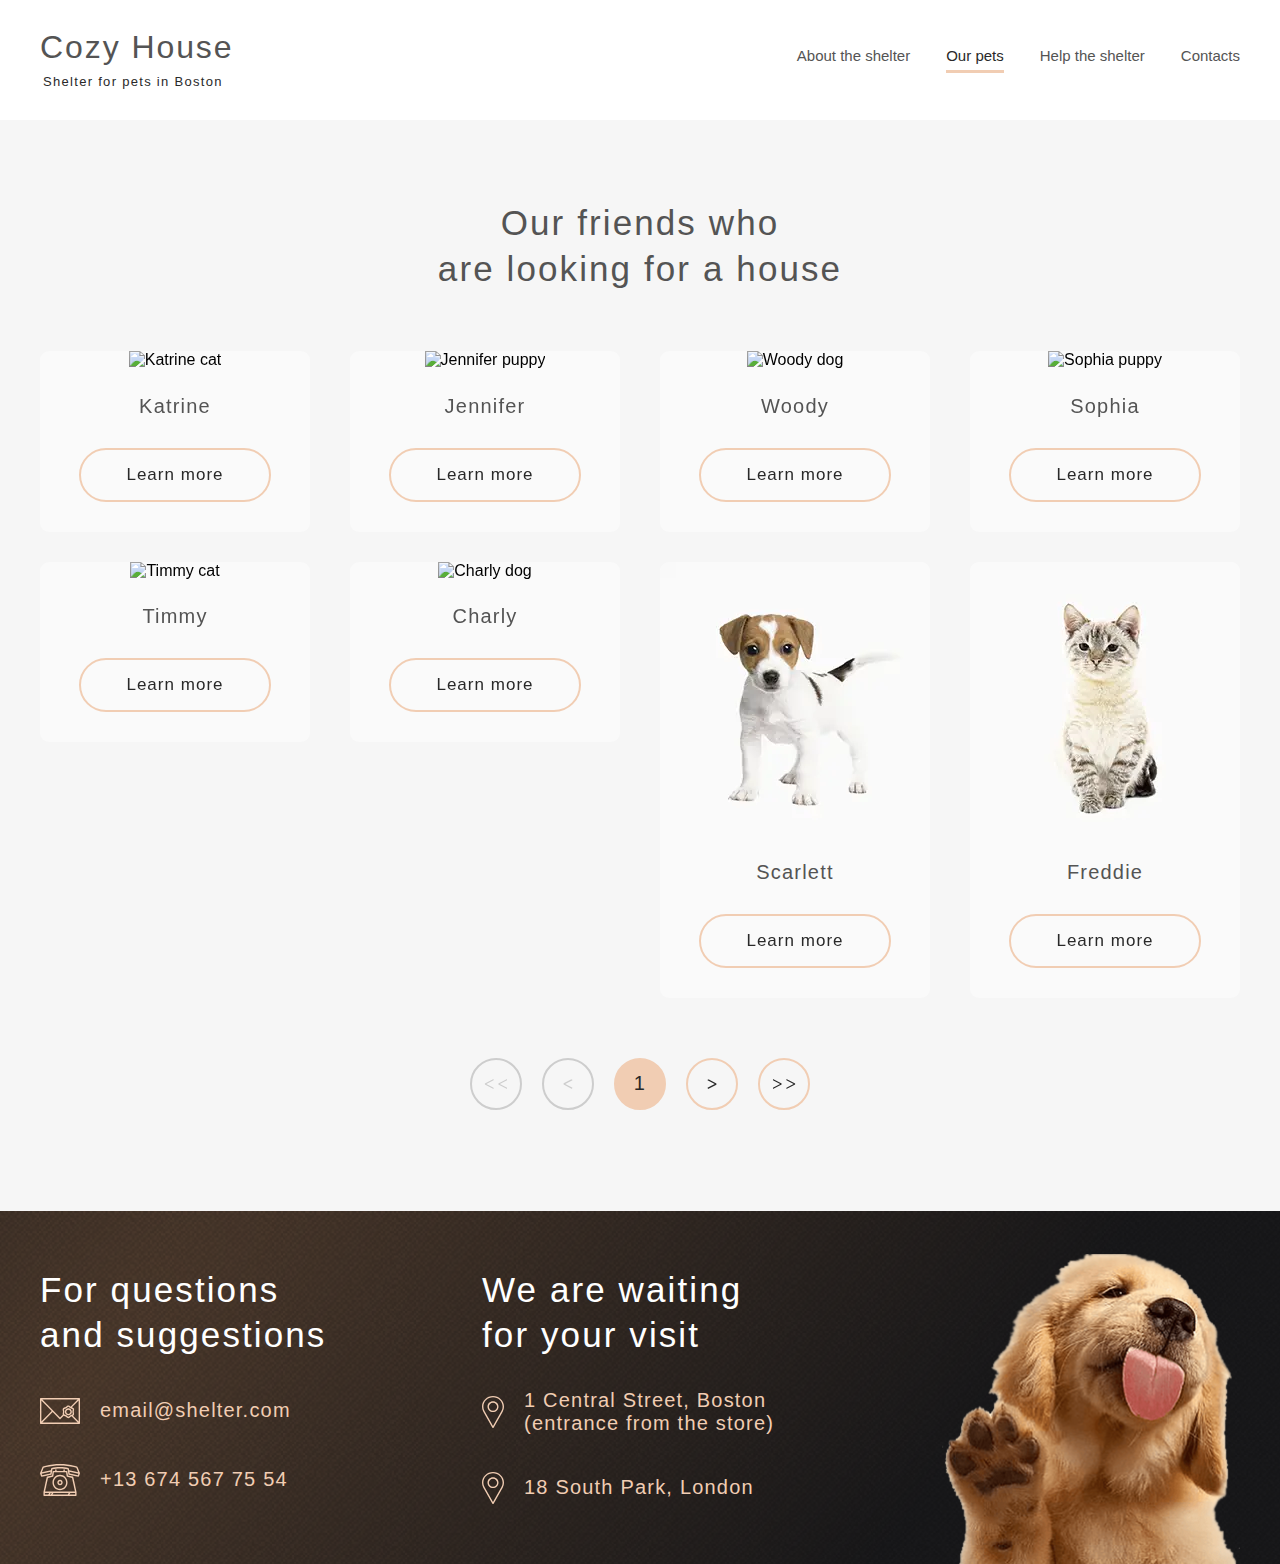
==== commit 4e67d7c2: "change img way" ====
--- a/pets.html
+++ b/pets.html
@@ -59,7 +59,7 @@
 
               <div class="our-friends__item">
                 <picture class="our-friends__picture">
-                  <source srcset="/img/our-friends-1.webp" type="image/webp">
+                  <source srcset="/..img/our-friends-1.webp" type="image/webp">
                   <img loading="lazy" src="/img/our-friends-1.png" class="image" width="270" height="270"
                     alt="Katrine cat">
                 </picture>
@@ -73,7 +73,7 @@
 
               <div class="our-friends__item">
                 <picture class="our-friends__picture">
-                  <source srcset="/img/our-friends-2.webp" type="image/webp">
+                  <source srcset="/..img/our-friends-2.webp" type="image/webp">
                   <img loading="lazy" src="/img/our-friends-2.png" class="image" width="270" height="270"
                     alt="Jennifer puppy">
                 </picture>
@@ -87,7 +87,7 @@
 
               <div class="our-friends__item">
                 <picture class="our-friends__picture">
-                  <source srcset="/img/our-friends-3.webp" type="image/webp">
+                  <source srcset="/..img/our-friends-3.webp" type="image/webp">
                   <img loading="lazy" src="/img/our-friends-3.png" class="image" width="270" height="270"
                     alt="Woody dog">
                 </picture>
@@ -101,7 +101,7 @@
 
               <div class="our-friends__item">
                 <picture class="our-friends__picture">
-                  <source srcset="/img/our-friends-4.webp" type="image/webp">
+                  <source srcset="/..img/our-friends-4.webp" type="image/webp">
                   <img loading="lazy" src="/img/our-friends-4.png" class="image" width="270" height="270"
                     alt="Sophia puppy">
                 </picture>
@@ -115,7 +115,7 @@
 
               <div class="our-friends__item">
                 <picture class="our-friends__picture">
-                  <source srcset="/img/our-friends-5.webp" type="image/webp">
+                  <source srcset="/..img/our-friends-5.webp" type="image/webp">
                   <img loading="lazy" src="/img/our-friends-5.png" class="image" width="270" height="270"
                     alt="Timmy cat">
                 </picture>
@@ -129,7 +129,7 @@
 
               <div class="our-friends__item">
                 <picture class="our-friends__picture">
-                  <source srcset="/img/our-friends-6.webp" type="image/webp">
+                  <source srcset="/..img/our-friends-6.webp" type="image/webp">
                   <img loading="lazy" src="/img/our-friends-6.png" class="image" width="270" height="270"
                     alt="Charly dog">
                 </picture>
@@ -143,7 +143,7 @@
 
               <div class="our-friends__item">
                 <picture class="our-friends__picture">
-                  <source srcset="/img/our-friends-7.webp" type="image/webp">
+                  <source srcset="../img/our-friends-7.webp" type="image/webp">
                   <img loading="lazy" src="/img/our-friends-7.png" class="image" width="270" height="270"
                     alt="Scarlett puppy">
                 </picture>
@@ -156,7 +156,7 @@
           <div class="swiper-slide">
               <div class="our-friends__item">
                 <picture class="our-friends__picture">
-                  <source srcset="/img/our-friends-8.webp" type="image/webp">
+                  <source srcset="../img/our-friends-8.webp" type="image/webp">
                   <img loading="lazy" src="/img/our-friends-8.png" class="image" width="270" height="270"
                     alt="Freddie cat">
                 </picture>
